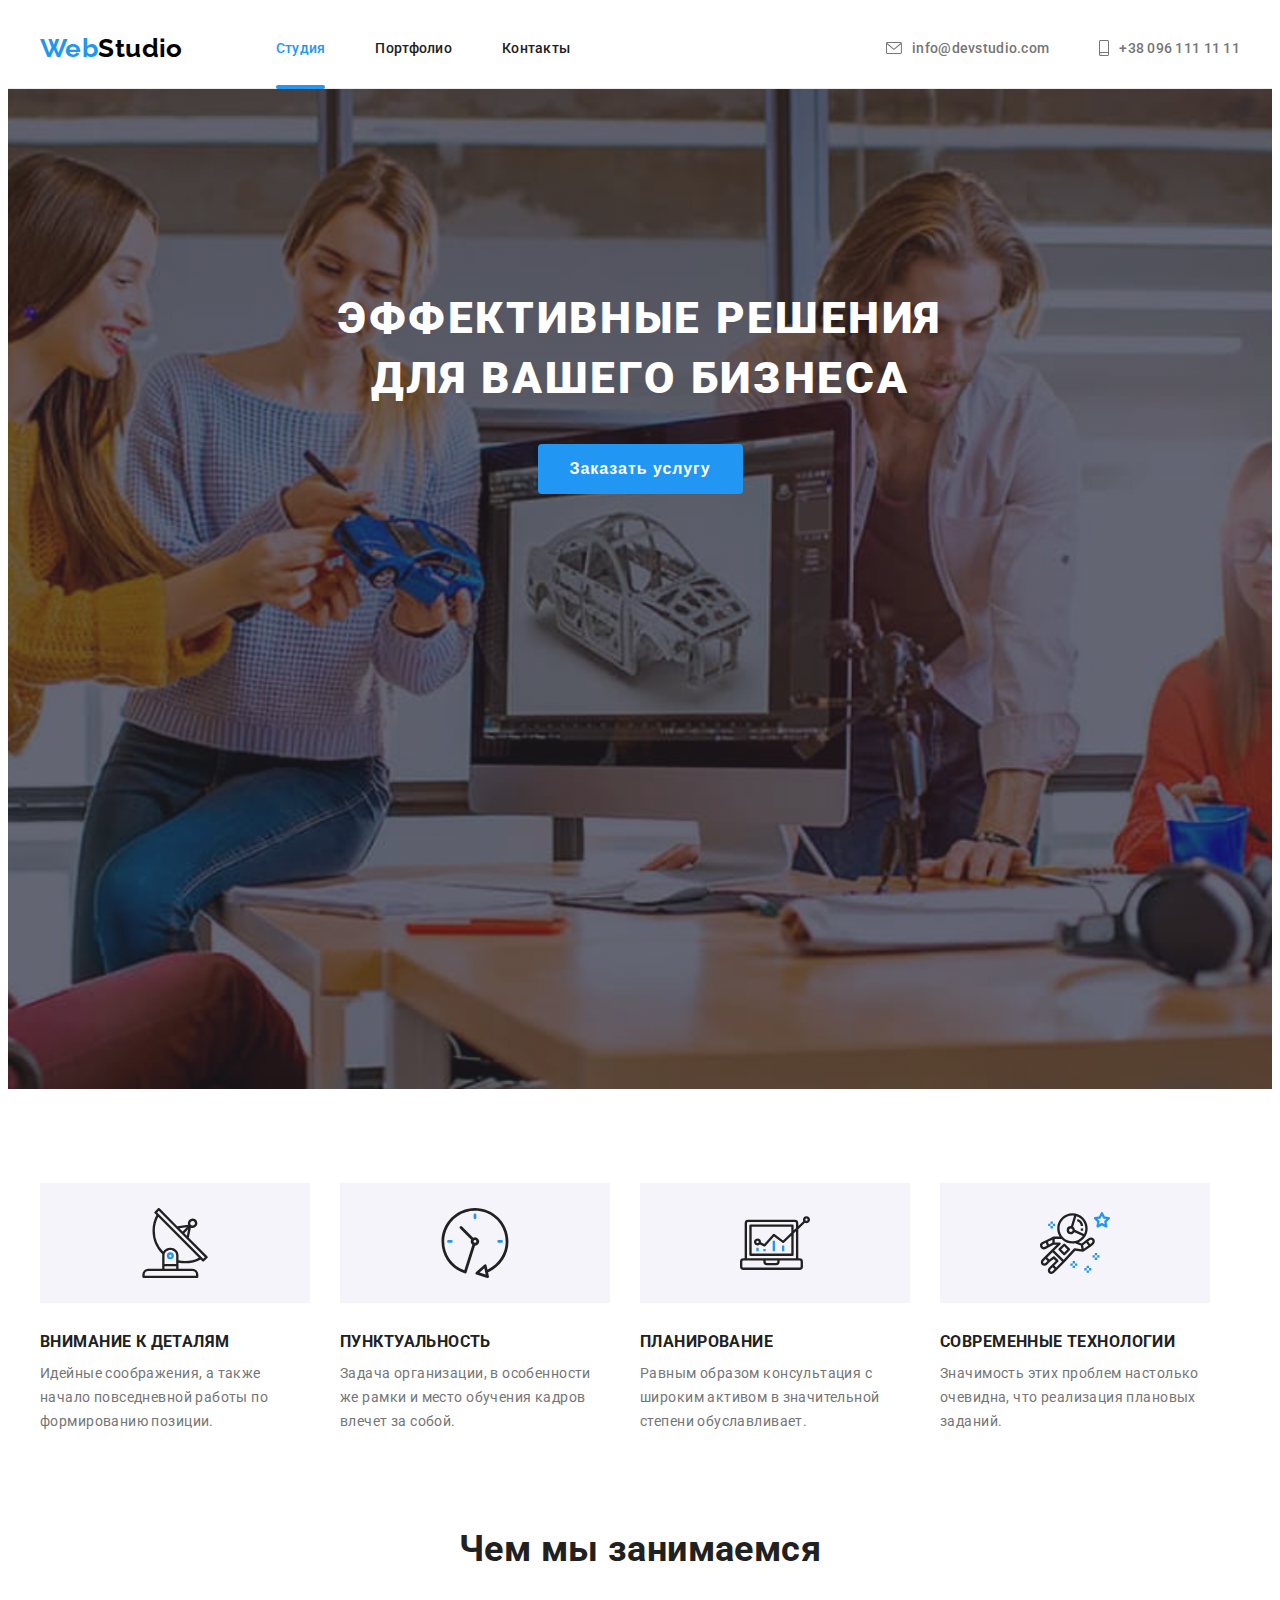
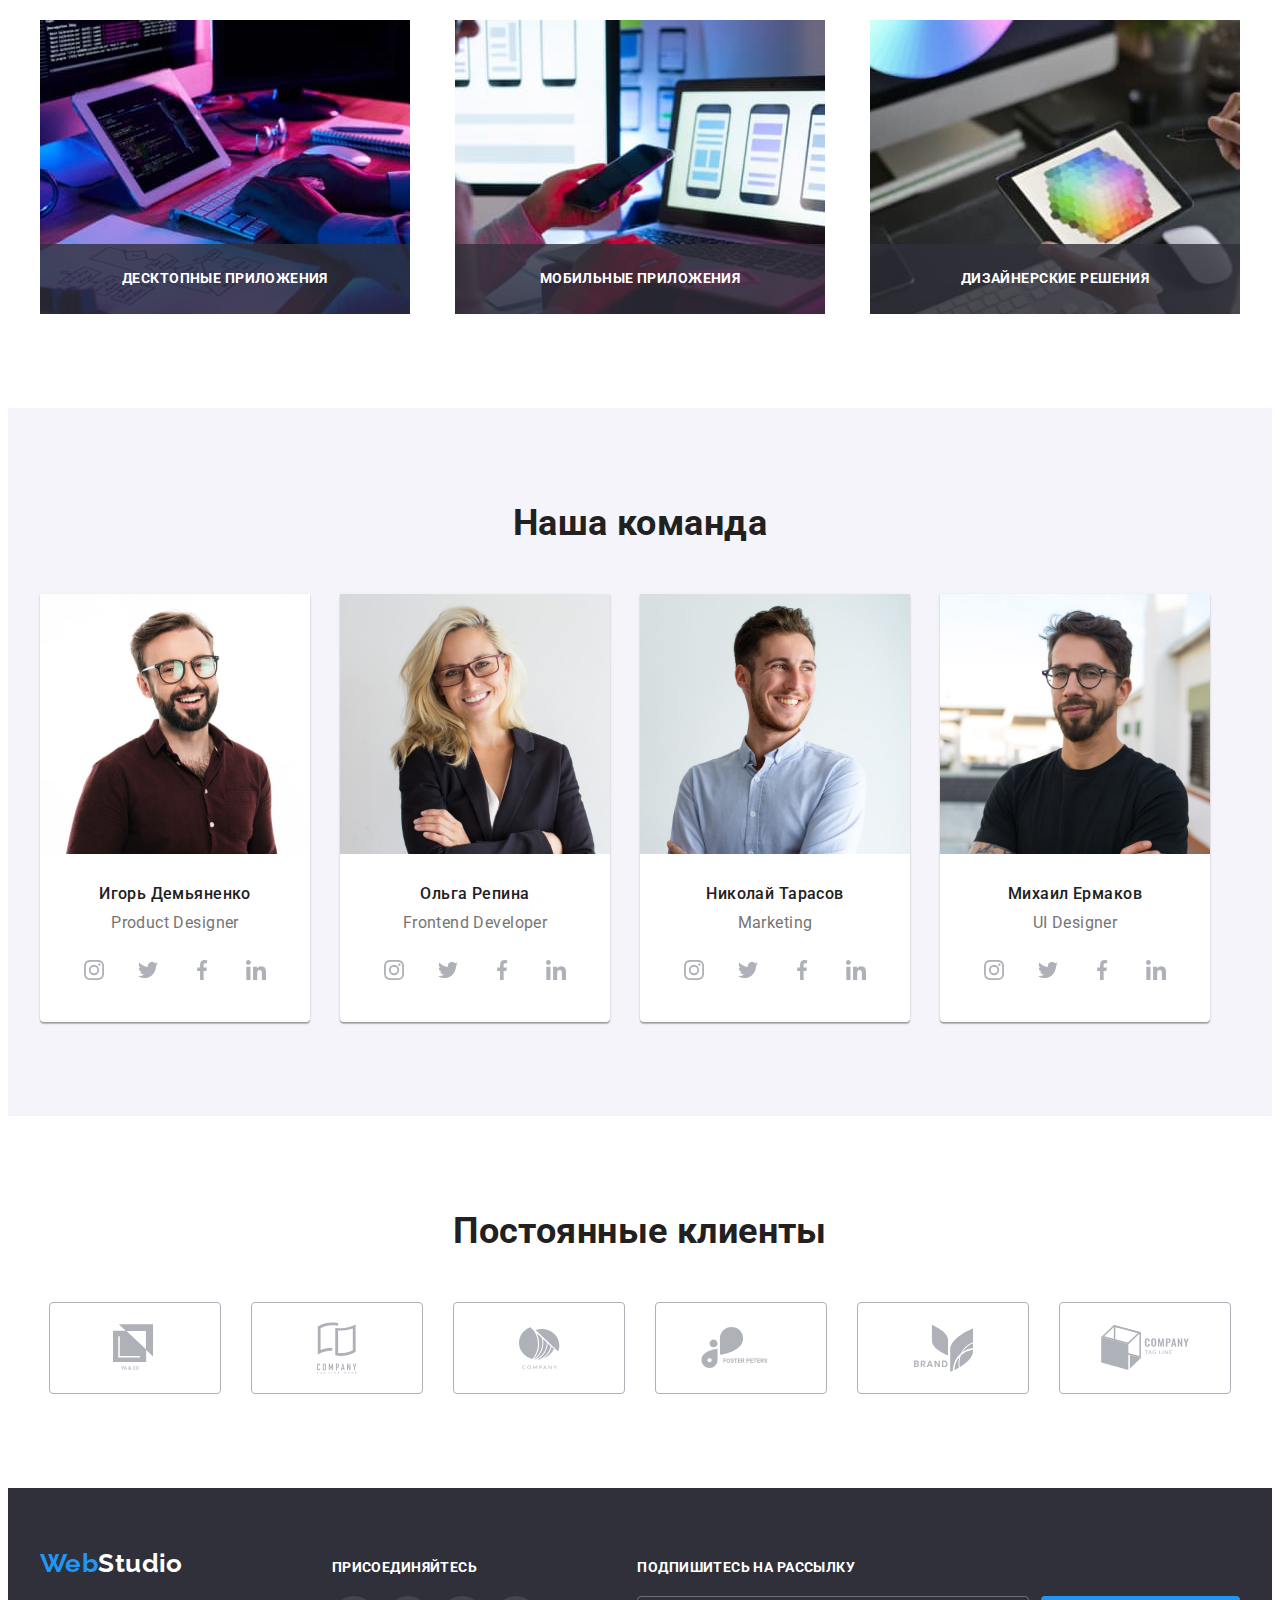
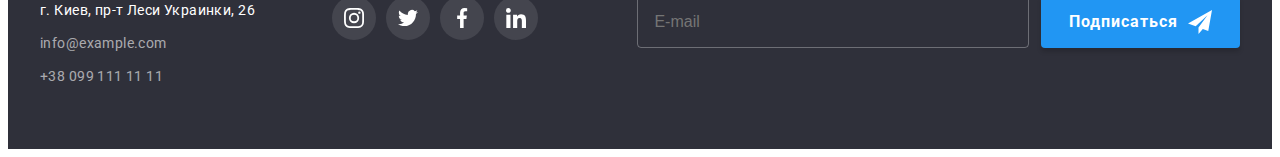
==== index.html @ 984ad816 "Добавляет BEM" ====
<!DOCTYPE html>
<html lang="ru">
  <head>
    <meta charset="UTF-8" />
    <meta name="viewport" content="width=device-width, initial-scale=1.0" />
    <title>Студия</title>
    <link rel="preconnect" href="https://fonts.gstatic.com" />
    <link
      href="https://fonts.googleapis.com/css2?family=Raleway&family=Roboto:wght@400;500;700;900&display=swap"
      rel="stylesheet"
    />
    <link
      rel="stylesheet"
      href="https://cdnjs.cloudflare.com/ajax/libs/modern-normalize/1.0.0/modern-normalize.min.css"
      integrity="sha512-ISS7cAi1PEhQ8jnbJpJZMd29NlhNj4AWYyLOSp2CE/CsHxTCu+r+t0D2yoJudVrd0/8fTVPUVDzY5Tvli75u/g=="
      crossorigin="anonymous"
    />
    <link rel="stylesheet" href="./css/style.css" />
  </head>

  <body>
    <header class="page-header">
      <div class="container page-header__cont">
        <!-- Блок навигации -->
        <nav class="page-header__nav">
          <a href="./index.html" class="logo"
            ><span class="logo--accent">Web</span>Studio</a
          >

          <ul class="site-nav list">
            <li class="site-nav__item">
              <a href="" class="site-nav__link site-nav__link--current"
                >Студия</a
              >
            </li>
            <li class="site-nav__item">
              <a href="./portfolio.html" class="site-nav__link">Портфолио</a>
            </li>
            <li class="site-nav__item">
              <a href="" class="site-nav__link">Контакты</a>
            </li>
          </ul>
        </nav>

        <ul class="adr-nav list">
          <li class="adr-nav__item">
            <a href="mailto:info@devstudio.com" class="adr-nav__link">
              <svg class="adr-nav__icon" width="16" height="12">
                <use href="./images/icons.svg#icon-envelope"></use>
              </svg>
              info@devstudio.com</a
            >
          </li>

          <li class="adr-nav__item">
            <a href="tel:+380961111111" class="adr-nav__link">
              <svg class="adr-nav__icon" width="10" height="16">
                <use href="./images/icons.svg#icon-smartphone"></use>
              </svg>
              +38 096 111 11 11</a
            >
          </li>
        </ul>
      </div>
    </header>

    <!-- Контейнер основного контента -->
    <main>
      <!-- Герой -->
      <section class="hero">
        <div class="container">
          <h1 class="hero__title">
            Эффективные решения <br />для вашего бизнеса
          </h1>
          <button
            data-modal-open
            type="button"
            class="hero__btn"
            aria-label="Order service"
          >
            Заказать услугу
          </button>
        </div>
      </section>

      <!-- Секция "Наши возможности" -->
      <section class="can">
        <div class="container">
          <h2 class="visually-hidden">Наши преимущества</h2>

          <ul class="can-set list">
            <li class="can-set__item">
              <div class="can-set__link">
                <svg width="70" height="70">
                  <use href="./images/icons.svg#icon-antenna"></use>
                </svg>
              </div>
              <h3 class="can-set__title">Внимание к деталям</h3>
              <p class="can-set__paragraph">
                Идейные соображения, а также начало повседневной работы по
                формированию позиции.
              </p>
            </li>

            <li class="can-set__item">
              <div class="can-set__link">
                <svg width="70" height="70">
                  <use href="./images/icons.svg#icon-clock"></use>
                </svg>
              </div>
              <h3 class="can-set__title">Пунктуальность</h3>
              <p class="can-set__paragraph">
                Задача организации, в особенности же рамки и место обучения
                кадров влечет за собой.
              </p>
            </li>

            <li class="can-set__item">
              <div class="can-set__link">
                <svg width="70" height="70">
                  <use href="./images/icons.svg#icon-diagram"></use>
                </svg>
              </div>
              <h3 class="can-set__title">Планирование</h3>
              <p class="can-set__paragraph">
                Равным образом консультация с широким активом в значительной
                степени обуславливает.
              </p>
            </li>

            <li class="can-set__item">
              <div class="can-set__link">
                <svg width="70" height="70">
                  <use href="./images/icons.svg#icon-astronaut"></use>
                </svg>
              </div>
              <h3 class="can-set__title">Современные технологии</h3>
              <p class="can-set__paragraph">
                Значимость этих проблем настолько очевидна, что реализация
                плановых заданий.
              </p>
            </li>
          </ul>
        </div>
      </section>

      <!-- Секция "Чем мы занимаемся" -->
      <section class="work">
        <div class="container">
          <h2 class="block-title">Чем мы занимаемся</h2>
          <ul class="work-set list">
            <li class="work-set__item">
              <div class="work-set__thumb">
                <img
                  src="./images/img1.jpg"
                  alt="Работа за компьютером"
                  width="370"
                  height="294"
                />
                <p class="work-set__paragraph">Десктопные приложения</p>
              </div>
            </li>

            <li class="work-set__item">
              <div class="work-set__thumb">
                <img
                  src="./images/img2.jpg"
                  alt="Работа на ноутбуке"
                  width="370"
                  height="294"
                />
                <p class="work-set__paragraph">Мобильные приложения</p>
              </div>
            </li>

            <li class="work-set__item">
              <div class="work-set__thumb">
                <img
                  src="./images/img3.jpg"
                  alt="Работа на ноутбуке"
                  width="370"
                  height="294"
                />
                <p class="work-set__paragraph">Дизайнерские решения</p>
              </div>
            </li>
          </ul>
        </div>
      </section>

      <!-- Секция "Наша команда" -->
      <section class="team">
        <div class="container">
          <h2 class="block-title">Наша команда</h2>

          <ul class="team-set list">
            <li class="team-set__item">
              <div class="team-set__thumb">
                <img
                  src="./images/igor.jpg"
                  alt="Игорь Демьяненко"
                  width="270"
                  height="260"
                />
              </div>

              <div class="team-set__cont">
                <h3 class="team-set__title">Игорь Демьяненко</h3>
                <p class="team-set__paragraph">Product Designer</p>

                <ul class="icons-set list">
                  <li class="icons-set__item">
                    <a href="" class="icons-set__link">
                      <svg width="20" height="20">
                        <use href="./images/icons.svg#icon-instagram"></use>
                      </svg>
                    </a>
                  </li>

                  <li class="icons-set__item">
                    <a href="" class="icons-set__link">
                      <svg width="20" height="20">
                        <use href="./images/icons.svg#icon-twitter"></use>
                      </svg>
                    </a>
                  </li>

                  <li class="icons-set__item">
                    <a href="" class="icons-set__link">
                      <svg width="20" height="20">
                        <use href="./images/icons.svg#icon-facebook"></use>
                      </svg>
                    </a>
                  </li>

                  <li class="icons-set__item">
                    <a href="" class="icons-set__link">
                      <svg width="20" height="20">
                        <use href="./images/icons.svg#icon-linkedin"></use>
                      </svg>
                    </a>
                  </li>
                </ul>
              </div>
            </li>

            <li class="team-set__item">
              <div class="team-set__thumb">
                <img
                  src="./images/olga.jpg"
                  alt="Ольга Репина"
                  width="270"
                  height="260"
                />
              </div>

              <div class="team-set__cont">
                <h3 class="team-set__title">Ольга Репина</h3>
                <p class="team-set__paragraph">Frontend Developer</p>

                <ul class="icons-set list">
                  <li class="icons-set__item">
                    <a href="" class="icons-set__link">
                      <svg width="20" height="20">
                        <use href="./images/icons.svg#icon-instagram"></use>
                      </svg>
                    </a>
                  </li>

                  <li class="icons-set__item">
                    <a href="" class="icons-set__link">
                      <svg width="20" height="20">
                        <use href="./images/icons.svg#icon-twitter"></use>
                      </svg>
                    </a>
                  </li>

                  <li class="icons-set__item">
                    <a href="" class="icons-set__link">
                      <svg width="20" height="20">
                        <use href="./images/icons.svg#icon-facebook"></use>
                      </svg>
                    </a>
                  </li>

                  <li class="icons-set__item">
                    <a href="" class="icons-set__link">
                      <svg width="20" height="20">
                        <use href="./images/icons.svg#icon-linkedin"></use>
                      </svg>
                    </a>
                  </li>
                </ul>
              </div>
            </li>

            <li class="team-set__item">
              <div class="team-set__thumb">
                <img
                  src="./images/nikolay.jpg"
                  alt="Николай Тарасов"
                  width="270"
                  height="260"
                />
              </div>

              <div class="team-set__cont">
                <h3 class="team-set__title">Николай Тарасов</h3>
                <p class="team-set__paragraph">Marketing</p>

                <ul class="icons-set list">
                  <li class="icons-set__item">
                    <a href="" class="icons-set__link">
                      <svg width="20" height="20">
                        <use href="./images/icons.svg#icon-instagram"></use>
                      </svg>
                    </a>
                  </li>

                  <li class="icons-set__item">
                    <a href="" class="icons-set__link">
                      <svg width="20" height="20">
                        <use href="./images/icons.svg#icon-twitter"></use>
                      </svg>
                    </a>
                  </li>

                  <li class="icons-set__item">
                    <a href="" class="icons-set__link">
                      <svg width="20" height="20">
                        <use href="./images/icons.svg#icon-facebook"></use>
                      </svg>
                    </a>
                  </li>

                  <li class="icons-set__item">
                    <a href="" class="icons-set__link">
                      <svg width="20" height="20">
                        <use href="./images/icons.svg#icon-linkedin"></use>
                      </svg>
                    </a>
                  </li>
                </ul>
              </div>
            </li>

            <li class="team-set__item">
              <div class="team-set__thumb">
                <img
                  src="./images/mihail.jpg"
                  alt="Михаил Ермаков"
                  width="270"
                  height="260"
                />
              </div>

              <div class="team-set__cont">
                <h3 class="team-set__title">Михаил Ермаков</h3>
                <p class="team-set__paragraph">UI Designer</p>

                <ul class="icons-set list">
                  <li class="icons-set__item">
                    <a href="" class="icons-set__link">
                      <svg width="20" height="20">
                        <use href="./images/icons.svg#icon-instagram"></use>
                      </svg>
                    </a>
                  </li>

                  <li class="icons-set__item">
                    <a href="" class="icons-set__link">
                      <svg width="20" height="20">
                        <use href="./images/icons.svg#icon-twitter"></use>
                      </svg>
                    </a>
                  </li>

                  <li class="icons-set__item">
                    <a href="" class="icons-set__link">
                      <svg width="20" height="20">
                        <use href="./images/icons.svg#icon-facebook"></use>
                      </svg>
                    </a>
                  </li>

                  <li class="icons-set__item">
                    <a href="" class="icons-set__link">
                      <svg width="20" height="20">
                        <use href="./images/icons.svg#icon-linkedin"></use>
                      </svg>
                    </a>
                  </li>
                </ul>
              </div>
            </li>
          </ul>
        </div>
      </section>

      <section class="clients">
        <div class="container">
          <h2 class="block-title">Постоянные клиенты</h2>

          <ul class="client-set list">
            <li class="client-set__item">
              <a href="" class="client-set__link">
                <svg width="44.27" height="49.23">
                  <use href="./images/icons.svg#icon-client1"></use>
                </svg>
              </a>
            </li>

            <li class="client-set__item">
              <a href="" class="client-set__link">
                <svg width="40" height="52">
                  <use href="./images/icons.svg#icon-client2"></use>
                </svg>
              </a>
            </li>

            <li class="client-set__item">
              <a href="" class="client-set__link">
                <svg width="41" height="42.8">
                  <use href="./images/icons.svg#icon-client3"></use>
                </svg>
              </a>
            </li>

            <li class="client-set__item">
              <a href="" class="client-set__link">
                <svg width="79.66" height="42.02">
                  <use href="./images/icons.svg#icon-client4"></use>
                </svg>
              </a>
            </li>

            <li class="client-set__item">
              <a href="" class="client-set__link">
                <svg width="59" height="47">
                  <use href="./images/icons.svg#icon-client5"></use>
                </svg>
              </a>
            </li>

            <li class="client-set__item">
              <a href="" class="client-set__link">
                <svg width="88.48" height="45.44">
                  <use href="./images/icons.svg#icon-client6"></use>
                </svg>
              </a>
            </li>
          </ul>
        </div>
      </section>
    </main>

    <!-- Подвал -->
    <footer class="page-footer">
      <div class="container page-footer__adr">
        <div>
          <a href="./index.html" class="logo page-footer__logo"
            ><span class="logo--accent">Web</span>Studio</a
          >

          <address class="address">
            <p class="address__paragraph">г. Киев, пр-т Леси Украинки, 26</p>
            <ul class="list">
              <li class="address__item">
                <a href="mailto:info@example.com" class="address__link"
                  >info@example.com</a
                >
              </li>
              <li class="address__item">
                <a href="tel:+380991111111" class="address__link"
                  >+38 099 111 11 11</a
                >
              </li>
            </ul>
          </address>
        </div>

        <div class="connect">
          <p class="connect__name">Присоединяйтесь</p>

          <ul class="icons-set list">
            <li class="icons-set__item">
              <a href="" class="icons-set__connect-link">
                <svg width="20" height="20">
                  <use href="./images/icons.svg#icon-instagram"></use>
                </svg>
              </a>
            </li>

            <li class="icons-set__item">
              <a href="" class="icons-set__connect-link">
                <svg width="20" height="20">
                  <use href="./images/icons.svg#icon-twitter"></use>
                </svg>
              </a>
            </li>

            <li class="icons-set__item">
              <a href="" class="icons-set__connect-link">
                <svg width="20" height="20">
                  <use href="./images/icons.svg#icon-facebook"></use>
                </svg>
              </a>
            </li>

            <li class="icons-set__item">
              <a href="" class="icons-set__connect-link">
                <svg width="20" height="20">
                  <use href="./images/icons.svg#icon-linkedin"></use>
                </svg>
              </a>
            </li>
          </ul>
        </div>

        <form class="foot-form">
          <b class="foot-form__appeal">Подпишитесь на рассылку</b>
          <div class="foot-form__box">
            <input
              class="foot-form__input"
              type="email"
              name="email"
              placeholder="E-mail"
            />
            <button class="foot-form__btn" type="submit" aria-label="Subscribe">
              Подписаться
              <svg class="foot-form__svg" width="24" height="24">
                <use href="./images/icons.svg#icon-send"></use>
              </svg>
            </button>
          </div>
        </form>
      </div>
    </footer>

    <div data-modal class="backdrop backdrop--hidden">
      <div class="modal">
        <button
          class="modal__close-btn"
          data-modal-close
          type="button"
          aria-label="Close button"
        >
          <svg width="18" height="18">
            <use href="./images/icons.svg#icon-close"></use>
          </svg>
        </button>

        <form class="form" autocomplete="off">
          <p class="form__paragraph">Оставьте свои данные, мы Вам перезвоним</p>
          <label class="form__field">
            <span class="form__name">Имя</span>
            <div class="form__box">
              <input class="form__input" type="text" name="name" />
              <svg class="form__svg" width="18" height="18">
                <use href="./images/icons.svg#icon-person"></use>
              </svg>
            </div>
          </label>

          <label class="form__field">
            <span class="form__name">Телефон</span>
            <div class="form__box">
              <input class="form__input" type="tel" name="tel" />
              <svg class="form__svg" width="18" height="18">
                <use href="./images/icons.svg#icon-phone"></use>
              </svg>
            </div>
          </label>

          <label class="form__field">
            <span class="form__name">Почта</span>
            <div class="form__box">
              <input class="form__input" type="email" name="mail" />
              <svg class="form__svg" width="18" height="18">
                <use href="./images/icons.svg#icon-email"></use>
              </svg>
            </div>
          </label>

          <label class="form__field">
            <span class="form__name">Комментарий</span>
            <textarea
              class="form__textarea"
              name="comment"
              rows="10"
              placeholder="Введите текст"
            ></textarea>
          </label>

          <label class="form__policy">
            <input class="form__checkbox" type="checkbox" name="policy" />
            <span class="form__agreement"
              >Соглашаюсь с рассылкой и принимаю&nbsp;
              <a class="form__agreement-link" href="">Условия договора</a></span
            >
          </label>

          <button class="modal__btn" type="submit" aria-label="Send">
            Отправить
          </button>
        </form>
      </div>
    </div>
    <script src="./js/modal.js"></script>
  </body>
</html>
---- css/style.css ----
:root {
  --primary-text-color: #212121;
  --secondary-text-color: #757575;
  --accent-color: #2196f3;
  --btn-hover-color: #188ce8;
  --white-color: #ffffff;
  --black-color: #000000;
  --secondary-bg-color: #2f303a;
  --button-bg-color: #f5f4fa;
  --address-color: rgba(255, 255, 255, 0.6);
  --footlink-bg-color: rgba(255, 255, 255, 0.1);
  --header-border: #ececec;
  --portfolio-card: #eeeeee;
  --clients-networks-color: #afb1b8;
  --box-team-shadow: 0px 1px 3px rgba(0, 0, 0, 0.12),
    0px 1px 1px rgba(0, 0, 0, 0.14), 0px 2px 1px rgba(0, 0, 0, 0.2);
  --btn-shadow: 0px 3px 1px rgba(0, 0, 0, 0.1), 0px 1px 2px rgba(0, 0, 0, 0.08),
    0px 2px 2px rgba(0, 0, 0, 0.12);
  --card-shadow: 0px 1px 1px rgba(0, 0, 0, 0.12),
    0px 4px 4px rgba(0, 0, 0, 0.06), 1px 4px 6px rgba(0, 0, 0, 0.16);
  --hero-gradient: rgba(47, 48, 58, 0.4);
}

body {
  background-color: var(--white-color);
  color: var(--primary-text-color);
  font-family: Roboto, sans-serif;
  font-size: 14px;
  letter-spacing: 0.03em;
}

a {
  text-decoration: none;
}

img {
  display: block;
  max-width: 100%;
  height: auto;
}

.list {
  margin: 0;
  padding: 0;
  list-style: none;
}

.visually-hidden {
  position: absolute;
  width: 1px;
  height: 1px;
  margin: -1px;
  border: 0;
  padding: 0;

  white-space: nowrap;
  clip-path: inset(100%);
  clip: rect(0 0 0 0);
  overflow: hidden;
}

.container {
  width: 1200px;
  margin-left: auto;
  margin-right: auto;
  padding-left: 15px;
  padding-right: 15px;
  /* outline: 2px solid red; */
}

/* Хедер */
.page-header {
  display: flex;
  align-items: center;
  min-height: 80px;
  border-bottom: 1px solid var(--header-border);
  /* background-color: var(--white-color); */
}

.page-header__cont,
.page-header__nav {
  display: flex;
  align-items: center;
}

/* Лого */
.logo {
  color: var(--black-color);
  font-family: Raleway, sans-serif;
  font-weight: 700;
  font-size: 26px;
  line-height: 1.19;
}

.logo--accent {
  color: var(--accent-color);
}

/* Страницы сайта */
.site-nav {
  display: flex;
  margin-left: 93px;
}

/* .site-nav > .item + .item {
  margin-left: 50px;
} */

.site-nav__item:not(:last-child) {
  margin-right: 50px;
}

.site-nav__link {
  position: relative;
  padding-top: 32px;
  padding-bottom: 32px;
  color: var(--primary-text-color);
  font-weight: 500;
  line-height: 1.15;
  letter-spacing: 0.02em;

  transition: color 250ms cubic-bezier(0.4, 0, 0.2, 1);
}

.site-nav__link:hover,
.site-nav__link:focus,
.adr-nav__link:hover,
.adr-nav__link:focus,
.site-nav__link--current {
  color: var(--accent-color);
}

.site-nav__link--current::after {
  position: absolute;
  bottom: -1px;
  left: 0;
  width: 100%;
  content: '';
  height: 4px;
  background-color: var(--accent-color);
  border-radius: 2px;
}

.adr-nav {
  display: flex;
  margin-left: auto;
}

.adr-nav__item:not(:last-child) {
  margin-right: 50px;
}

.adr-nav__link {
  display: flex;
  align-items: center;
  padding-top: 32px;
  padding-bottom: 32px;

  color: var(--secondary-text-color);
  font-weight: 500;
  line-height: 1.15;
  letter-spacing: 0.02em;
  white-space: nowrap;

  transition: color 250ms cubic-bezier(0.4, 0, 0.2, 1);
}

.adr-nav__icon {
  margin-right: 10px;
  fill: currentColor;
}

/* Герой */
.hero {
  max-width: 1600px;
  height: 600px;
  margin-left: auto;
  margin-right: auto;
  padding-top: 200px;
  padding-bottom: 200px;
  text-align: center;

  background-image: linear-gradient(var(--hero-gradient), var(--hero-gradient)),
    url(../images/hero.jpg);
  background-color: var(--secondary-bg-color);
  background-repeat: no-repeat;
  background-position: center;
  background-size: cover;
}

.hero__title {
  margin-top: 0;
  margin-bottom: 35px;

  color: var(--white-color);
  font-weight: 900;
  font-size: 44px;
  line-height: 1.36;
  letter-spacing: 0.06em;
  text-transform: uppercase;
}

.hero__btn {
  padding: 10px 32px;
  border: none;
  border-radius: 4px;

  color: var(--white-color);
  background-color: var(--accent-color);
  font-weight: 700;
  font-size: 16px;
  line-height: 1.87;
  letter-spacing: 0.06em;
  cursor: pointer;

  transition: background-color 250ms cubic-bezier(0.4, 0, 0.2, 1);
}

.hero-section__btn:hover {
  background-color: var(--btn-hover-color);
}

/* Наши возможности */
.can {
  padding-top: 94px;
  padding-bottom: 94px;
}

.can-set {
  display: flex;
}

.can-set__item {
  width: 270px;
}

.can-set__item:not(:last-child) {
  margin-right: 30px;
}

.can-set__link {
  display: flex;
  justify-content: center;
  align-items: center;
  width: 270px;
  height: 120px;
  margin-bottom: 30px;
  background-color: var(--button-bg-color);
}

.can-set__title {
  margin-top: 0;
  margin-bottom: 10px;

  font-weight: 700;
  line-height: 1.15;
  text-transform: uppercase;
}

.can-set__paragraph {
  margin: 0;

  color: var(--secondary-text-color);
  font-weight: 400;
  line-height: 1.71;
}

/* Чем мы занимаемся */
.work {
  padding-bottom: 94px;
}

.work-set {
  display: flex;
  justify-content: space-between;
}

.work-set__item:not(:last-child) {
  margin-right: 30px;
}

.block-title {
  margin-top: 0;
  margin-bottom: 50px;

  font-weight: 700;
  font-size: 36px;
  line-height: 1.17;
  text-align: center;
}

.work-set__thumb {
  position: relative;
}

.work-set__paragraph {
  position: absolute;
  bottom: 0;
  width: 100%;

  margin: 0;
  padding-top: 27px;
  padding-bottom: 27px;

  color: var(--white-color);
  background-color: rgba(47, 48, 58, 0.8);
  font-weight: 700;
  font-size: 14px;
  line-height: 1.14;
  text-align: center;
  text-transform: uppercase;
}

/* Наша команда */
.team {
  padding-top: 94px;
  padding-bottom: 94px;

  background-color: var(--button-bg-color);
}

.team-set {
  display: flex;
}

.team-set__item {
  border-radius: 0px 0px 4px 4px;
  overflow: hidden;
  box-shadow: var(--box-team-shadow);
  background-color: var(--white-color);
}

.team-set__item:not(:last-child) {
  margin-right: 30px;
}

.team-set__cont {
  padding: 30px 32px;
}

.team-set__title {
  margin-top: 0;
  margin-bottom: 10px;

  font-weight: 500;
  font-size: 16px;
  line-height: 1.19;
  text-align: center;
}

.team-set__paragraph {
  margin-top: 0;
  margin-bottom: 16px;

  color: var(--secondary-text-color);
  font-weight: 400;
  font-size: 16px;
  line-height: 1.19;
  text-align: center;
}

.icons-set {
  display: flex;
  justify-content: center;
}

.icons-set__item:not(:last-child) {
  margin-right: 10px;
}

.icons-set__link,
.icons-set__connect-link {
  display: flex;
  justify-content: center;
  align-items: center;
  width: 44px;
  height: 44px;
  border-radius: 50%;
}

.icons-set__link {
  background-color: var(--white-color);
  fill: var(--clients-networks-color);

  transition: background-color 250ms cubic-bezier(0.4, 0, 0.2, 1),
    fill 250ms cubic-bezier(0.4, 0, 0.2, 1);
}

.icons-set__link:hover,
.icons-set__link:focus {
  background-color: var(--accent-color);
  fill: var(--white-color);
}

/* Секция "Постоянные клиенты" */
.clients {
  padding-top: 94px;
  padding-bottom: 94px;
}

.client-set {
  display: flex;
  justify-content: center;
}

.client-set__item:not(:last-child) {
  margin-right: 30px;
}

.client-set__link {
  display: flex;
  justify-content: center;
  align-items: center;
  width: 170px;
  height: 90px;
  border: 1px solid var(--clients-networks-color);
  border-radius: 4px;
  fill: var(--clients-networks-color);

  transition: border-color 250ms cubic-bezier(0.4, 0, 0.2, 1),
    fill 250ms cubic-bezier(0.4, 0, 0.2, 1);
}

.client-set__link:hover,
.client-set__link:focus {
  border-color: var(--accent-color);
  fill: var(--accent-color);
}

/* Подвал */
.page-footer {
  padding-top: 60px;
  padding-bottom: 60px;

  background-color: var(--secondary-bg-color);
}

.page-footer__adr {
  display: flex;
  align-items: baseline;
  justify-content: space-between;
}

.page-footer__logo {
  display: inline-block;
  margin-bottom: 20px;

  color: var(--white-color);
}

.address {
  color: var(--white-color);
  font-style: normal;
  font-weight: 400;
  line-height: 1.71;
}

.address__paragraph {
  margin-top: 0px;
  margin-bottom: 9px;
}

.address__item:not(:last-child) {
  margin-bottom: 9px;
}

.address__link {
  color: var(--address-color);

  transition: color 250ms cubic-bezier(0.4, 0, 0.2, 1);
}

.address__link:hover,
.address__link:focus {
  color: var(--accent-color);
}

.connect {
  margin-left: 70px;
}

.connect__name {
  margin-top: 0;
  margin-bottom: 20px;

  color: var(--white-color);
  font-weight: 700;
  font-size: 14px;
  line-height: 1.14;
  text-transform: uppercase;
}

.icons-set__connect-link {
  background-color: var(--footlink-bg-color);
  fill: var(--white-color);

  transition: background-color 250ms cubic-bezier(0.4, 0, 0.2, 1);
}

.icons-set__connect-link:hover,
.icons-set__connect-link:focus {
  background-color: var(--accent-color);
}

.foot-form {
  margin-left: 93px;
}

.foot-form__appeal {
  color: var(--white-color);
  font-weight: 700;
  font-size: 14px;
  line-height: 1.17;
  text-transform: uppercase;
}

.foot-form__box {
  display: flex;
  margin-top: 20px;
}

.foot-form__input {
  display: block;
  width: 358px;
  padding: 15px 16px;
  border: 1px solid rgba(255, 255, 255, 0.3);
  border-radius: 4px;

  background-color: transparent;
  color: var(--white-color);
  font-weight: 400;
  font-size: 16px;
  line-height: 1.25;
}

.foot-form__btn {
  display: flex;
  margin-left: 12px;

  align-items: center;
  padding: 10px 28px;
  border: none;
  border-radius: 4px;

  box-shadow: 0px 4px 4px rgba(0, 0, 0, 0.15);
  color: var(--white-color);
  background-color: var(--accent-color);
  font-family: inherit;
  font-weight: 700;
  font-size: 16px;
  line-height: 1.87;
  letter-spacing: 0.06em;
  cursor: pointer;

  transition: background-color 250ms cubic-bezier(0.4, 0, 0.2, 1);
}

.foot-form__btn:hover {
  background-color: var(--btn-hover-color);
}

.foot-form__svg {
  margin-left: 10px;
  fill: var(--white-color);
}

/* Страница "Портфолио" */
.card-section {
  padding-top: 94px;
  padding-bottom: 94px;
}

.button-set {
  display: flex;
  justify-content: center;
  margin-bottom: 50px;
}

.button-set__item:not(:last-child) {
  margin-right: 8px;
}

.button-set__btn {
  padding: 6px 22px;
  border: none;
  border-radius: 4px;

  color: var(--primary-text-color);
  background-color: var(--button-bg-color);
  font-family: inherit;
  font-weight: 500;
  font-size: 16px;
  line-height: 1.62;
  cursor: pointer;

  transition: color 250ms cubic-bezier(0.4, 0, 0.2, 1),
    background-color 250ms cubic-bezier(0.4, 0, 0.2, 1),
    box-shadow 250ms cubic-bezier(0.4, 0, 0.2, 1);
}

.button-set__btn:hover,
.button-set__btn:focus {
  color: var(--white-color);
  background-color: var(--accent-color);
  box-shadow: var(--btn-shadow);
}

.card-set {
  --card-set-gap: 30px;
  display: flex;
  flex-wrap: wrap;
  margin-left: calc(-1 * var(--card-set-gap));
  margin-top: calc(-1 * var(--card-set-gap));
}

.card-set__item {
  /* flex-basis: calc(100% / 3 - var(--card-set-gap)); */
  margin-left: var(--card-set-gap);
  margin-top: var(--card-set-gap);

  transition: box-shadow 250ms cubic-bezier(0.4, 0, 0.2, 1);
}

.product {
  display: block;
}

.product:hover,
.product:focus {
  box-shadow: var(--card-shadow);
}

.product__thumb {
  position: relative;
  overflow: hidden;
}

.product__overley {
  position: absolute;
  top: 0;
  left: 0;

  width: 100%;
  height: 100%;
  background-color: rgba(33, 150, 243, 0.9);

  opacity: 0;
  transform: translateY(100%);
  transition: transform 250ms cubic-bezier(0.4, 0, 0.2, 1),
    opacity 250ms cubic-bezier(0.4, 0, 0.2, 1);
}

.product__paragraph {
  margin: 0;
  padding: 63px 24px;

  color: var(--white-color);
  font-weight: 400;
  font-size: 18px;
  line-height: 1.55;
}

.product:hover .product__overley,
.product:focus .product__overley {
  transform: translateY(0);
  opacity: 1;
}

.product__cont {
  padding: 20px 24px;
  border-right: 1px solid var(--portfolio-card);
  border-left: 1px solid var(--portfolio-card);
  border-bottom: 1px solid var(--portfolio-card);
}

.product__name {
  margin-top: 0;
  margin-bottom: 4px;

  color: var(--primary-text-color);
  font-weight: 700;
  font-size: 18px;
  line-height: 2;
  letter-spacing: 0.06em;
}

.product__description {
  margin: 0;

  color: var(--secondary-text-color);
  font-weight: 400;
  font-size: 16px;
  line-height: 1.87;
}

.backdrop {
  position: fixed;
  top: 0;
  left: 0%;
  width: 100%;
  height: 100%;

  background-color: rgba(0, 0, 0, 0.5);

  visibility: visible;
  opacity: 1;
  transition: opacity 250ms cubic-bezier(0.4, 0, 0.2, 1),
    visibility 250ms cubic-bezier(0.4, 0, 0.2, 1);
}

.backdrop--hidden {
  visibility: hidden;
  opacity: 0;
  pointer-events: none;
}

.backdrop--hidden .modal {
  transform: translate(-50%, -50%) scale(0.5);
}

.modal {
  position: absolute;
  top: 50%;
  left: 50%;

  padding: 40px;
  min-width: 528px;
  min-height: 581px;

  background-color: var(--white-color);

  transform: translate(-50%, -50%) scale(1);
  transition: transform 250ms cubic-bezier(0.4, 0, 0.2, 1);
}

.modal__close-btn {
  position: absolute;
  top: 8px;
  right: 8px;
  display: block;
  margin: 0;
  padding: 0;
  width: 30px;
  height: 30px;
  border-radius: 50%;
  border: 1px solid rgba(0, 0, 0, 0.1);
  cursor: pointer;

  background-color: var(--white-color);
  fill: var(--black-color);

  transition: fill 250ms cubic-bezier(0.4, 0, 0.2, 1);
}

.modal__close-btn:hover,
.modal__close-btn:focus {
  fill: var(--accent-color);
}

.form {
  width: 448px;
  margin-left: auto;
  margin-right: auto;
}

.form__paragraph {
  margin: 0;
  margin-bottom: 12px;

  color: var(--primary-text-color);
  font-weight: 700;
  font-size: 20px;
  line-height: 1.15;
  text-align: center;
}

.form__field {
  display: flex;
  flex-direction: column;
  margin-top: 10px;
}

.form__name {
  margin-bottom: 4px;

  color: var(--secondary-text-color);
  font-weight: 400;
  font-size: 12px;
  line-height: 1.17;
  letter-spacing: 0.01em;
}

.form__input {
  width: 100%;
  padding: 11px 42px;
  border: 1px solid rgba(33, 33, 33, 0.2);
  border-radius: 4px;
  transition: border-color 250ms cubic-bezier(0.4, 0, 0.2, 1);
}

.form__box {
  position: relative;
}

.form__svg {
  position: absolute;
  top: 50%;
  left: 12px;
  fill: var(--primary-text-color);
  transform: translateY(-50%);
  transition: fill 250ms cubic-bezier(0.4, 0, 0.2, 1);
}

.form__field:hover .form__input,
.form__field:hover .form__textarea {
  border-color: var(--accent-color);
  cursor: pointer;
}

.form__field:focus-within .form__input,
.form__field:focus-within .form__textarea {
  border-color: var(--accent-color);
  outline: none;
  cursor: text;
}

.form__field:focus-within .form__svg,
.form__field:hover .form__svg {
  fill: var(--accent-color);
}

.form__textarea {
  resize: none;
  padding: 16px;
  border: 1px solid rgba(33, 33, 33, 0.2);
  border-radius: 4px;
  transition: border-color 250ms cubic-bezier(0.4, 0, 0.2, 1);
}

.form__textarea::placeholder {
  color: rgba(117, 117, 117, 0.5);
  font-weight: 400;
  font-size: 12px;
  line-height: 14px;
  letter-spacing: 0.01em;
}

.form__policy {
  display: flex;
  align-items: center;
  justify-content: center;
  margin-top: 20px;
  width: 100%;
}

.form__agreement {
  display: flex;
  align-items: center;
  color: var(--secondary-text-color);
  font-weight: 400;
  font-size: 14px;
  line-height: 1.71;
  letter-spacing: 0.03em;
}

.form__checkbox {
  position: absolute;
  width: 1px;
  height: 1px;
  margin: -1px;
  border: 0;
  padding: 0;

  white-space: nowrap;
  clip-path: inset(100%);
  clip: rect(0 0 0 0);
  overflow: hidden;
}

.form__agreement::before {
  content: '';
  display: block;
  margin-right: 10px;
  width: 16px;
  height: 15px;
  border: 2px solid var(--primary-text-color);
  border-radius: 2px;
}

.form__checkbox:checked + .form__agreement::before {
  border-color: var(--accent-color);
  background-color: var(--accent-color);
  background-image: url(../images/icon-check.svg);
  background-size: contain;
  background-origin: border-box;
}

.form__agreement-link {
  color: var(--accent-color);
  font-weight: 400;
  font-size: 14px;
  line-height: 1.71;
  letter-spacing: 0.03em;
  text-decoration: underline;
}

.modal__btn {
  display: block;
  margin-top: 30px;
  margin-left: auto;
  margin-right: auto;
  padding: 10px 55px;
  border: none;
  border-radius: 4px;

  box-shadow: 0px 4px 4px rgba(0, 0, 0, 0.15);
  color: var(--white-color);
  background-color: var(--accent-color);
  font-family: inherit;
  font-weight: 700;
  font-size: 16px;
  line-height: 1.87;
  letter-spacing: 0.06em;
  cursor: pointer;

  transition: background-color 250ms cubic-bezier(0.4, 0, 0.2, 1);
}

.modal__btn:hover {
  background-color: var(--btn-hover-color);
}
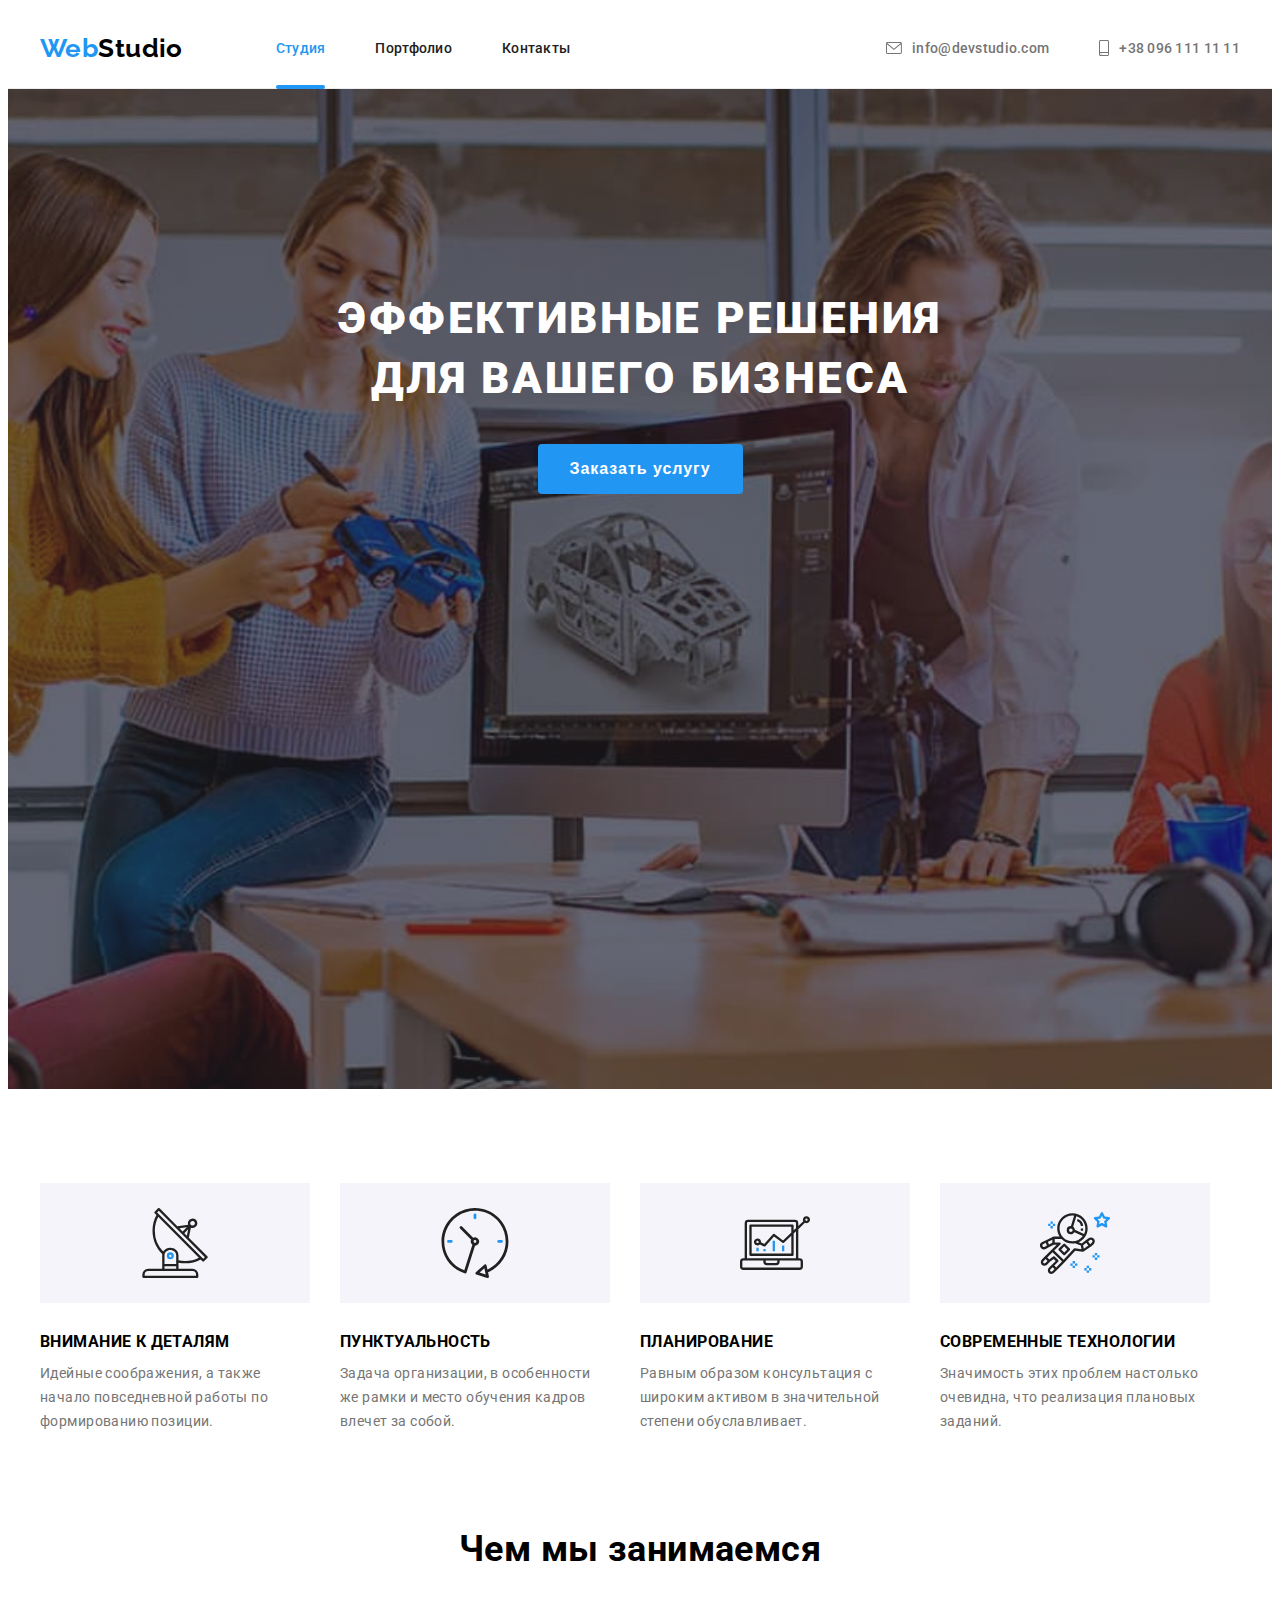
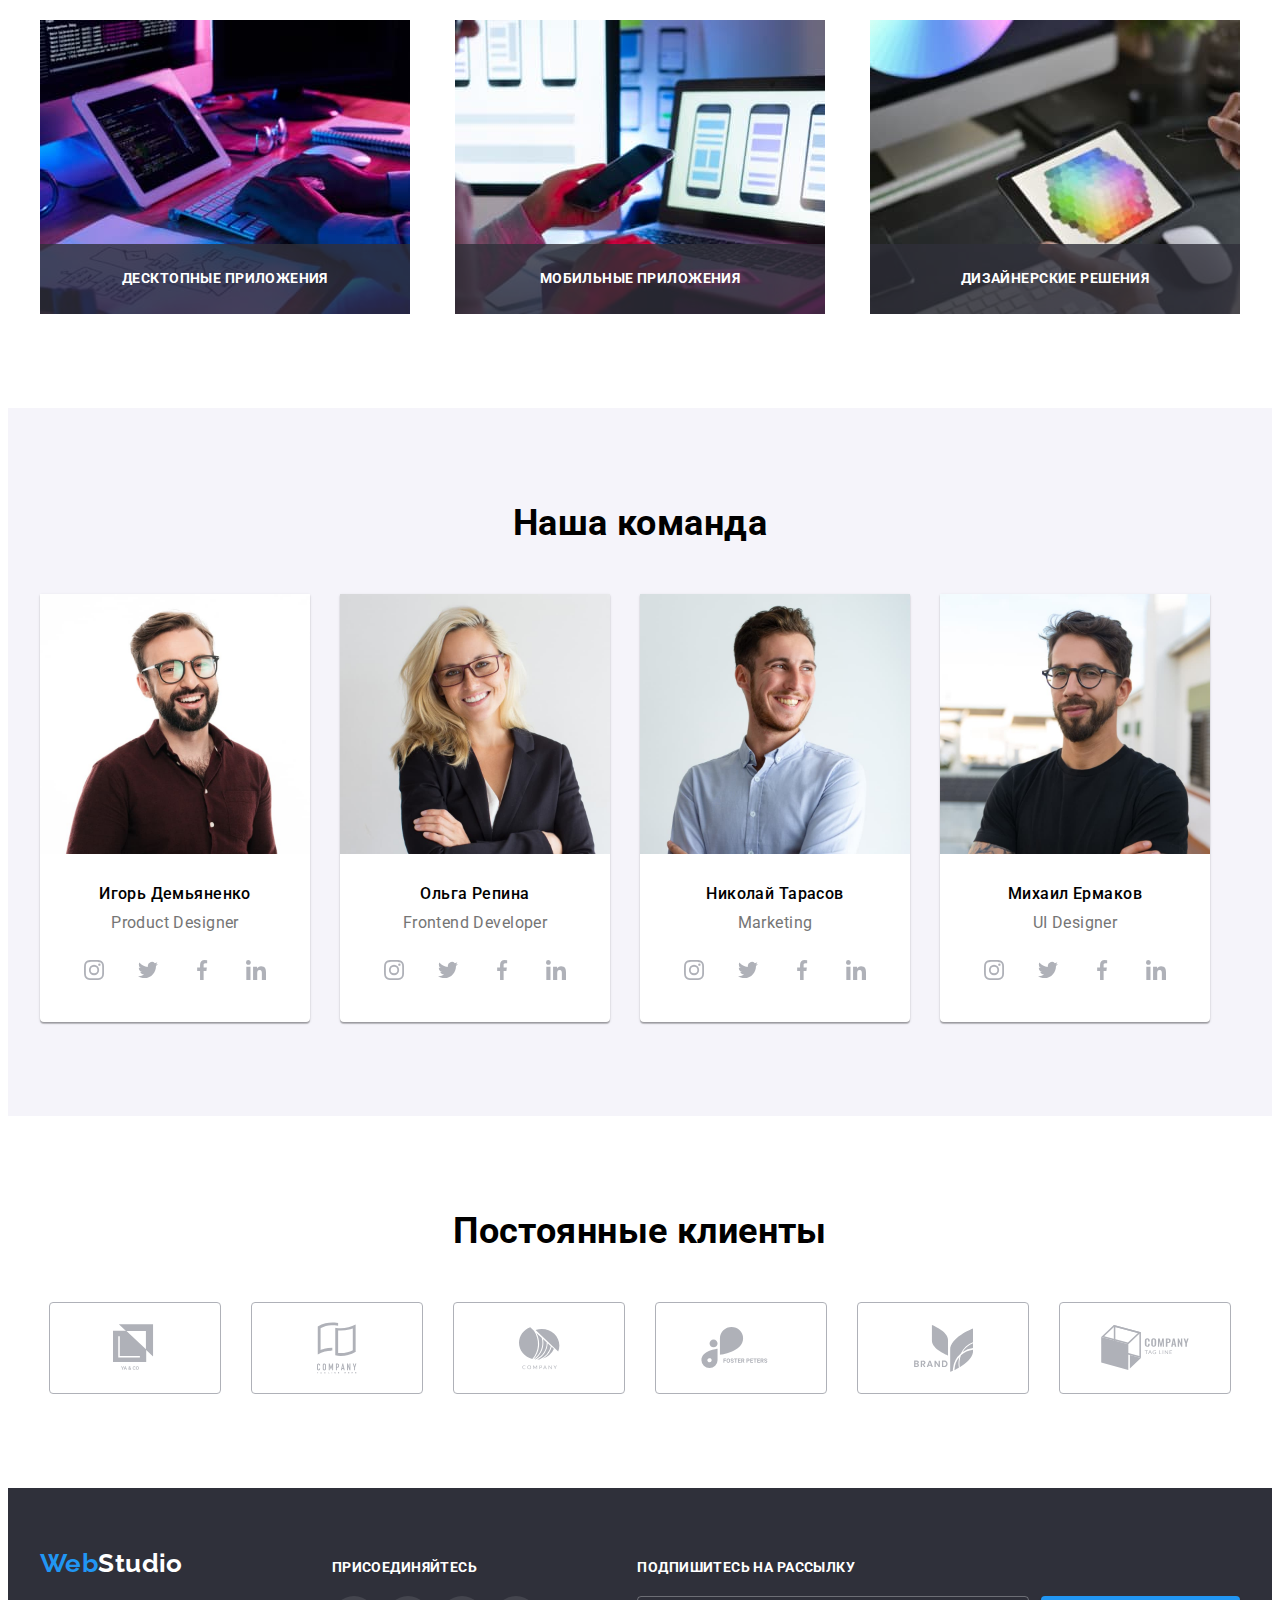
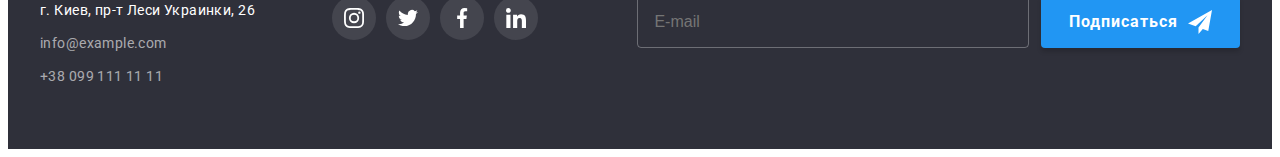
==== commit ebc8cc7e: "Применяет SASS" ====
--- a/index.html
+++ b/index.html
@@ -15,7 +15,7 @@
       integrity="sha512-ISS7cAi1PEhQ8jnbJpJZMd29NlhNj4AWYyLOSp2CE/CsHxTCu+r+t0D2yoJudVrd0/8fTVPUVDzY5Tvli75u/g=="
       crossorigin="anonymous"
     />
-    <link rel="stylesheet" href="./css/style.css" />
+    <link rel="stylesheet" href="./css/main.min.css" />
   </head>
 
   <body>
@@ -27,7 +27,7 @@
             ><span class="logo--accent">Web</span>Studio</a
           >
 
-          <ul class="site-nav list">
+          <ul class="site-nav">
             <li class="site-nav__item">
               <a href="" class="site-nav__link site-nav__link--current"
                 >Студия</a
@@ -42,7 +42,7 @@
           </ul>
         </nav>
 
-        <ul class="adr-nav list">
+        <ul class="adr-nav">
           <li class="adr-nav__item">
             <a href="mailto:info@devstudio.com" class="adr-nav__link">
               <svg class="adr-nav__icon" width="16" height="12">
@@ -73,9 +73,9 @@
             Эффективные решения <br />для вашего бизнеса
           </h1>
           <button
+            class="hero__btn"
             data-modal-open
             type="button"
-            class="hero__btn"
             aria-label="Order service"
           >
             Заказать услугу
@@ -88,7 +88,7 @@
         <div class="container">
           <h2 class="visually-hidden">Наши преимущества</h2>
 
-          <ul class="can-set list">
+          <ul class="can-set">
             <li class="can-set__item">
               <div class="can-set__link">
                 <svg width="70" height="70">
@@ -148,7 +148,7 @@
       <section class="work">
         <div class="container">
           <h2 class="block-title">Чем мы занимаемся</h2>
-          <ul class="work-set list">
+          <ul class="work-set">
             <li class="work-set__item">
               <div class="work-set__thumb">
                 <img
@@ -193,7 +193,7 @@
         <div class="container">
           <h2 class="block-title">Наша команда</h2>
 
-          <ul class="team-set list">
+          <ul class="team-set">
             <li class="team-set__item">
               <div class="team-set__thumb">
                 <img
@@ -208,7 +208,7 @@
                 <h3 class="team-set__title">Игорь Демьяненко</h3>
                 <p class="team-set__paragraph">Product Designer</p>
 
-                <ul class="icons-set list">
+                <ul class="icons-set">
                   <li class="icons-set__item">
                     <a href="" class="icons-set__link">
                       <svg width="20" height="20">
@@ -258,7 +258,7 @@
                 <h3 class="team-set__title">Ольга Репина</h3>
                 <p class="team-set__paragraph">Frontend Developer</p>
 
-                <ul class="icons-set list">
+                <ul class="icons-set">
                   <li class="icons-set__item">
                     <a href="" class="icons-set__link">
                       <svg width="20" height="20">
@@ -308,7 +308,7 @@
                 <h3 class="team-set__title">Николай Тарасов</h3>
                 <p class="team-set__paragraph">Marketing</p>
 
-                <ul class="icons-set list">
+                <ul class="icons-set">
                   <li class="icons-set__item">
                     <a href="" class="icons-set__link">
                       <svg width="20" height="20">
@@ -358,7 +358,7 @@
                 <h3 class="team-set__title">Михаил Ермаков</h3>
                 <p class="team-set__paragraph">UI Designer</p>
 
-                <ul class="icons-set list">
+                <ul class="icons-set">
                   <li class="icons-set__item">
                     <a href="" class="icons-set__link">
                       <svg width="20" height="20">
@@ -401,7 +401,7 @@
         <div class="container">
           <h2 class="block-title">Постоянные клиенты</h2>
 
-          <ul class="client-set list">
+          <ul class="client-set">
             <li class="client-set__item">
               <a href="" class="client-set__link">
                 <svg width="44.27" height="49.23">
@@ -464,7 +464,7 @@
 
           <address class="address">
             <p class="address__paragraph">г. Киев, пр-т Леси Украинки, 26</p>
-            <ul class="list">
+            <ul class="address__set">
               <li class="address__item">
                 <a href="mailto:info@example.com" class="address__link"
                   >info@example.com</a
@@ -482,7 +482,7 @@
         <div class="connect">
           <p class="connect__name">Присоединяйтесь</p>
 
-          <ul class="icons-set list">
+          <ul class="icons-set">
             <li class="icons-set__item">
               <a href="" class="icons-set__connect-link">
                 <svg width="20" height="20">
@@ -594,8 +594,14 @@
 
           <label class="form__policy">
             <input class="form__checkbox" type="checkbox" name="policy" />
-            <span class="form__agreement"
-              >Соглашаюсь с рассылкой и принимаю&nbsp;
+            <svg class="form__policy-svg" width="16" height="15">
+              <use
+                class="form__policy-use"
+                href="./images/icons.svg#icon-check"
+              ></use>
+            </svg>
+            <span class="form__agreement">
+              Соглашаюсь с рассылкой и принимаю&nbsp;
               <a class="form__agreement-link" href="">Условия договора</a></span
             >
           </label>
--- a/css/main.min.css
+++ b/css/main.min.css
@@ -0,0 +1,2 @@
+body{background-color:var(--white-color);color:var(--primary-text-color);font-family:Roboto, sans-serif;font-size:14px;letter-spacing:0.03em}a{text-decoration:none}img{display:block;max-width:100%;height:auto}.site-nav,.adr-nav,.can-set,.work-set,.team-set,.icons-set,.client-set,.address__set,.button-set,.card-set{margin:0;padding:0;list-style:none}.visually-hidden{position:absolute;width:1px;height:1px;margin:-1px;border:0;padding:0;white-space:nowrap;-webkit-clip-path:inset(100%);clip-path:inset(100%);clip:rect(0 0 0 0);overflow:hidden}.container{width:1200px;margin-left:auto;margin-right:auto;padding-left:15px;padding-right:15px}.page-header{display:-webkit-box;display:-ms-flexbox;display:flex;-webkit-box-align:center;-ms-flex-align:center;align-items:center;min-height:80px;border-bottom:1px solid #ececec}.page-header__cont,.page-header__nav{display:-webkit-box;display:-ms-flexbox;display:flex;-webkit-box-align:center;-ms-flex-align:center;align-items:center}.logo{color:#000;font-family:Raleway, sans-serif;font-weight:700;font-size:26px;line-height:1.19}.logo--accent{color:#2196f3}.site-nav{display:-webkit-box;display:-ms-flexbox;display:flex;margin-left:93px}.site-nav__item:not(:last-child){margin-right:50px}.site-nav__link{position:relative;padding-top:32px;padding-bottom:32px;color:#212121;font-weight:500;line-height:1.15;letter-spacing:0.02em;-webkit-transition:color 250ms cubic-bezier(0.4, 0, 0.2, 1);transition:color 250ms cubic-bezier(0.4, 0, 0.2, 1)}.site-nav__link:hover,.site-nav__link:focus,.adr-nav__link:hover,.adr-nav__link:focus,.site-nav__link--current{color:#2196f3}.site-nav__link--current::after{position:absolute;bottom:-1px;left:0;width:100%;content:'';height:4px;background-color:#2196f3;border-radius:2px}.adr-nav{display:-webkit-box;display:-ms-flexbox;display:flex;margin-left:auto}.adr-nav__item:not(:last-child){margin-right:50px}.adr-nav__link{display:-webkit-box;display:-ms-flexbox;display:flex;-webkit-box-align:center;-ms-flex-align:center;align-items:center;padding-top:32px;padding-bottom:32px;color:#757575;font-weight:500;line-height:1.15;letter-spacing:0.02em;white-space:nowrap;-webkit-transition:color 250ms cubic-bezier(0.4, 0, 0.2, 1);transition:color 250ms cubic-bezier(0.4, 0, 0.2, 1)}.adr-nav__icon{margin-right:10px;fill:currentColor}.hero{max-width:1600px;height:600px;margin-left:auto;margin-right:auto;padding-top:200px;padding-bottom:200px;text-align:center;background-image:-webkit-gradient(linear, left top, left bottom, from(rgba(47,48,58,0.4)), to(rgba(47,48,58,0.4))),url(../../images/hero.jpg);background-image:linear-gradient(rgba(47,48,58,0.4), rgba(47,48,58,0.4)),url(../../images/hero.jpg);background-color:#2f303a;background-repeat:no-repeat;background-position:center;background-size:cover}.hero__title{margin-top:0;margin-bottom:35px;color:#fff;font-weight:900;font-size:44px;line-height:1.36;letter-spacing:0.06em;text-transform:uppercase}.hero__btn{padding:10px 32px;border:none;border-radius:4px;color:#fff;background-color:#2196f3;font-weight:700;font-size:16px;line-height:1.87;letter-spacing:0.06em;cursor:pointer;-webkit-transition:background-color 250ms cubic-bezier(0.4, 0, 0.2, 1);transition:background-color 250ms cubic-bezier(0.4, 0, 0.2, 1)}.hero__btn:hover{background-color:#188ce8}.can{padding-top:94px;padding-bottom:94px}.can-set{display:-webkit-box;display:-ms-flexbox;display:flex}.can-set__item{width:270px}.can-set__item:not(:last-child){margin-right:30px}.can-set__link{display:-webkit-box;display:-ms-flexbox;display:flex;-webkit-box-pack:center;-ms-flex-pack:center;justify-content:center;-webkit-box-align:center;-ms-flex-align:center;align-items:center;width:270px;height:120px;margin-bottom:30px;background-color:#f5f4fa}.can-set__title{margin-top:0;margin-bottom:10px;font-weight:700;line-height:1.15;text-transform:uppercase}.can-set__paragraph{margin:0;color:#757575;font-weight:400;line-height:1.71}.work{padding-bottom:94px}.work-set{display:-webkit-box;display:-ms-flexbox;display:flex;-webkit-box-pack:justify;-ms-flex-pack:justify;justify-content:space-between}.work-set__item:not(:last-child){margin-right:30px}.block-title{margin-top:0;margin-bottom:50px;font-weight:700;font-size:36px;line-height:1.17;text-align:center}.work-set__thumb{position:relative}.work-set__paragraph{position:absolute;bottom:0;width:100%;margin:0;padding-top:27px;padding-bottom:27px;color:#fff;background-color:rgba(47,48,58,0.8);font-weight:700;font-size:14px;line-height:1.14;text-align:center;text-transform:uppercase}.team{padding-top:94px;padding-bottom:94px;background-color:#f5f4fa}.team-set{display:-webkit-box;display:-ms-flexbox;display:flex}.team-set__item{border-radius:0px 0px 4px 4px;overflow:hidden;-webkit-box-shadow:0px 1px 3px rgba(0,0,0,0.12),0px 1px 1px rgba(0,0,0,0.14),0px 2px 1px rgba(0,0,0,0.2);box-shadow:0px 1px 3px rgba(0,0,0,0.12),0px 1px 1px rgba(0,0,0,0.14),0px 2px 1px rgba(0,0,0,0.2);background-color:#fff}.team-set__item:not(:last-child){margin-right:30px}.team-set__cont{padding:30px 32px}.team-set__title{margin-top:0;margin-bottom:10px;font-weight:500;font-size:16px;line-height:1.19;text-align:center}.team-set__paragraph{margin-top:0;margin-bottom:16px;color:#757575;font-weight:400;font-size:16px;line-height:1.19;text-align:center}.icons-set{display:-webkit-box;display:-ms-flexbox;display:flex;-webkit-box-pack:center;-ms-flex-pack:center;justify-content:center}.icons-set__item:not(:last-child){margin-right:10px}.icons-set__link,.icons-set__connect-link{display:-webkit-box;display:-ms-flexbox;display:flex;-webkit-box-pack:center;-ms-flex-pack:center;justify-content:center;-webkit-box-align:center;-ms-flex-align:center;align-items:center;width:44px;height:44px;border-radius:50%}.icons-set__link{background-color:#fff;fill:#afb1b8;-webkit-transition:background-color 250ms cubic-bezier(0.4, 0, 0.2, 1),fill 250ms cubic-bezier(0.4, 0, 0.2, 1);transition:background-color 250ms cubic-bezier(0.4, 0, 0.2, 1),fill 250ms cubic-bezier(0.4, 0, 0.2, 1)}.icons-set__link:hover,.icons-set__link:focus{background-color:#2196f3;fill:#fff}.clients{padding-top:94px;padding-bottom:94px}.client-set{display:-webkit-box;display:-ms-flexbox;display:flex;-webkit-box-pack:center;-ms-flex-pack:center;justify-content:center}.client-set__item:not(:last-child){margin-right:30px}.client-set__link{display:-webkit-box;display:-ms-flexbox;display:flex;-webkit-box-pack:center;-ms-flex-pack:center;justify-content:center;-webkit-box-align:center;-ms-flex-align:center;align-items:center;width:170px;height:90px;border:1px solid #afb1b8;border-radius:4px;fill:#afb1b8;-webkit-transition:border-color 250ms cubic-bezier(0.4, 0, 0.2, 1),fill 250ms cubic-bezier(0.4, 0, 0.2, 1);transition:border-color 250ms cubic-bezier(0.4, 0, 0.2, 1),fill 250ms cubic-bezier(0.4, 0, 0.2, 1)}.client-set__link:hover,.client-set__link:focus{border-color:#2196f3;fill:#2196f3}.page-footer{padding-top:60px;padding-bottom:60px;background-color:#2f303a}.page-footer__adr{display:-webkit-box;display:-ms-flexbox;display:flex;-webkit-box-align:baseline;-ms-flex-align:baseline;align-items:baseline;-webkit-box-pack:justify;-ms-flex-pack:justify;justify-content:space-between}.page-footer__logo{display:inline-block;margin-bottom:20px;color:#fff}.address{color:#fff;font-style:normal;font-weight:400;line-height:1.71}.address__paragraph{margin-top:0px;margin-bottom:9px}.address__item:not(:last-child){margin-bottom:9px}.address__link{color:rgba(255,255,255,0.6);-webkit-transition:color 250ms cubic-bezier(0.4, 0, 0.2, 1);transition:color 250ms cubic-bezier(0.4, 0, 0.2, 1)}.address__link:hover,.address__link:focus{color:#2196f3}.connect{margin-left:70px}.connect__name{margin-top:0;margin-bottom:20px;color:#fff;font-weight:700;font-size:14px;line-height:1.14;text-transform:uppercase}.icons-set__connect-link{background-color:rgba(255,255,255,0.1);fill:#fff;-webkit-transition:background-color 250ms cubic-bezier(0.4, 0, 0.2, 1);transition:background-color 250ms cubic-bezier(0.4, 0, 0.2, 1)}.icons-set__connect-link:hover,.icons-set__connect-link:focus{background-color:#2196f3}.foot-form{margin-left:93px}.foot-form__appeal{color:#fff;font-weight:700;font-size:14px;line-height:1.17;text-transform:uppercase}.foot-form__box{display:-webkit-box;display:-ms-flexbox;display:flex;margin-top:20px}.foot-form__input{display:block;width:358px;padding:15px 16px;border:1px solid rgba(255,255,255,0.3);border-radius:4px;background-color:transparent;color:#fff;font-weight:400;font-size:16px;line-height:1.25}.foot-form__btn{display:-webkit-box;display:-ms-flexbox;display:flex;margin-left:12px;-webkit-box-align:center;-ms-flex-align:center;align-items:center;padding:10px 28px;border:none;border-radius:4px;-webkit-box-shadow:0px 4px 4px rgba(0,0,0,0.15);box-shadow:0px 4px 4px rgba(0,0,0,0.15);color:#fff;background-color:#2196f3;font-family:inherit;font-weight:700;font-size:16px;line-height:1.87;letter-spacing:0.06em;cursor:pointer;-webkit-transition:background-color 250ms cubic-bezier(0.4, 0, 0.2, 1);transition:background-color 250ms cubic-bezier(0.4, 0, 0.2, 1)}.foot-form__btn:hover{background-color:#188ce8}.foot-form__svg{margin-left:10px;fill:#fff}.card-section{padding-top:94px;padding-bottom:94px}.button-set{display:-webkit-box;display:-ms-flexbox;display:flex;-webkit-box-pack:center;-ms-flex-pack:center;justify-content:center;margin-bottom:50px}.button-set__item:not(:last-child){margin-right:8px}.button-set__btn{padding:6px 22px;border:none;border-radius:4px;color:#212121;background-color:#f5f4fa;font-family:inherit;font-weight:500;font-size:16px;line-height:1.62;cursor:pointer;-webkit-transition:color 250ms cubic-bezier(0.4, 0, 0.2, 1),background-color 250ms cubic-bezier(0.4, 0, 0.2, 1),-webkit-box-shadow 250ms cubic-bezier(0.4, 0, 0.2, 1);transition:color 250ms cubic-bezier(0.4, 0, 0.2, 1),background-color 250ms cubic-bezier(0.4, 0, 0.2, 1),-webkit-box-shadow 250ms cubic-bezier(0.4, 0, 0.2, 1);transition:color 250ms cubic-bezier(0.4, 0, 0.2, 1),background-color 250ms cubic-bezier(0.4, 0, 0.2, 1),box-shadow 250ms cubic-bezier(0.4, 0, 0.2, 1);transition:color 250ms cubic-bezier(0.4, 0, 0.2, 1),background-color 250ms cubic-bezier(0.4, 0, 0.2, 1),box-shadow 250ms cubic-bezier(0.4, 0, 0.2, 1),-webkit-box-shadow 250ms cubic-bezier(0.4, 0, 0.2, 1)}.button-set__btn:hover,.button-set__btn:focus{color:#fff;background-color:#2196f3;-webkit-box-shadow:0px 3px 1px rgba(0,0,0,0.1),0px 1px 2px rgba(0,0,0,0.08),0px 2px 2px rgba(0,0,0,0.12);box-shadow:0px 3px 1px rgba(0,0,0,0.1),0px 1px 2px rgba(0,0,0,0.08),0px 2px 2px rgba(0,0,0,0.12)}.card-set{display:-webkit-box;display:-ms-flexbox;display:flex;-ms-flex-wrap:wrap;flex-wrap:wrap;margin-left:calc(-1 * 30px);margin-top:calc(-1 * 30px)}.card-set__item{margin-left:30px;margin-top:30px;-webkit-transition:-webkit-box-shadow 250ms cubic-bezier(0.4, 0, 0.2, 1);transition:-webkit-box-shadow 250ms cubic-bezier(0.4, 0, 0.2, 1);transition:box-shadow 250ms cubic-bezier(0.4, 0, 0.2, 1);transition:box-shadow 250ms cubic-bezier(0.4, 0, 0.2, 1), -webkit-box-shadow 250ms cubic-bezier(0.4, 0, 0.2, 1)}.product{display:block}.product:hover,.product:focus{-webkit-box-shadow:0px 1px 1px rgba(0,0,0,0.12),0px 4px 4px rgba(0,0,0,0.06),1px 4px 6px rgba(0,0,0,0.16);box-shadow:0px 1px 1px rgba(0,0,0,0.12),0px 4px 4px rgba(0,0,0,0.06),1px 4px 6px rgba(0,0,0,0.16)}.product__thumb{position:relative;overflow:hidden}.product__overley{position:absolute;top:0;left:0;width:100%;height:100%;background-color:rgba(33,150,243,0.9);opacity:0;-webkit-transform:translateY(100%);transform:translateY(100%);-webkit-transition:opacity 250ms cubic-bezier(0.4, 0, 0.2, 1),-webkit-transform 250ms cubic-bezier(0.4, 0, 0.2, 1);transition:opacity 250ms cubic-bezier(0.4, 0, 0.2, 1),-webkit-transform 250ms cubic-bezier(0.4, 0, 0.2, 1);transition:transform 250ms cubic-bezier(0.4, 0, 0.2, 1),opacity 250ms cubic-bezier(0.4, 0, 0.2, 1);transition:transform 250ms cubic-bezier(0.4, 0, 0.2, 1),opacity 250ms cubic-bezier(0.4, 0, 0.2, 1),-webkit-transform 250ms cubic-bezier(0.4, 0, 0.2, 1)}.product__paragraph{margin:0;padding:63px 24px;color:#fff;font-weight:400;font-size:18px;line-height:1.55}.product:hover .product__overley,.product:focus .product__overley{-webkit-transform:translateY(0);transform:translateY(0);opacity:1}.product__cont{padding:20px 24px;border-right:1px solid #eee;border-left:1px solid #eee;border-bottom:1px solid #eee}.product__name{margin-top:0;margin-bottom:4px;color:#212121;font-weight:700;font-size:18px;line-height:2;letter-spacing:0.06em}.product__description{margin:0;color:#757575;font-weight:400;font-size:16px;line-height:1.87}.backdrop{position:fixed;top:0;left:0%;width:100%;height:100%;background-color:rgba(0,0,0,0.5);visibility:visible;opacity:1;-webkit-transition:opacity 250ms cubic-bezier(0.4, 0, 0.2, 1),visibility 250ms cubic-bezier(0.4, 0, 0.2, 1);transition:opacity 250ms cubic-bezier(0.4, 0, 0.2, 1),visibility 250ms cubic-bezier(0.4, 0, 0.2, 1)}.backdrop--hidden{visibility:hidden;opacity:0;pointer-events:none}.backdrop--hidden .modal{-webkit-transform:translate(-50%, -50%) scale(0.5);transform:translate(-50%, -50%) scale(0.5)}.modal{position:absolute;top:50%;left:50%;padding:40px;min-width:528px;min-height:581px;background-color:#fff;-webkit-transform:translate(-50%, -50%) scale(1);transform:translate(-50%, -50%) scale(1);-webkit-transition:-webkit-transform 250ms cubic-bezier(0.4, 0, 0.2, 1);transition:-webkit-transform 250ms cubic-bezier(0.4, 0, 0.2, 1);transition:transform 250ms cubic-bezier(0.4, 0, 0.2, 1);transition:transform 250ms cubic-bezier(0.4, 0, 0.2, 1), -webkit-transform 250ms cubic-bezier(0.4, 0, 0.2, 1)}.modal__close-btn{position:absolute;top:8px;right:8px;display:block;margin:0;padding:0;width:30px;height:30px;border-radius:50%;border:1px solid rgba(0,0,0,0.1);cursor:pointer;background-color:#fff;fill:#000;-webkit-transition:fill 250ms cubic-bezier(0.4, 0, 0.2, 1);transition:fill 250ms cubic-bezier(0.4, 0, 0.2, 1)}.modal__close-btn:hover,.modal__close-btn:focus{fill:#2196f3}.form{width:448px;margin-left:auto;margin-right:auto}.form__paragraph{margin:0;margin-bottom:12px;color:#212121;font-weight:700;font-size:20px;line-height:1.15;text-align:center}.form__field{display:-webkit-box;display:-ms-flexbox;display:flex;-webkit-box-orient:vertical;-webkit-box-direction:normal;-ms-flex-direction:column;flex-direction:column;margin-top:10px}.form__name{margin-bottom:4px;color:#757575;font-weight:400;font-size:12px;line-height:1.17;letter-spacing:0.01em}.form__input{width:100%;padding:11px 42px;border:1px solid rgba(33,33,33,0.2);border-radius:4px;-webkit-transition:border-color 250ms cubic-bezier(0.4, 0, 0.2, 1);transition:border-color 250ms cubic-bezier(0.4, 0, 0.2, 1)}.form__box{position:relative}.form__svg{position:absolute;top:50%;left:12px;fill:#212121;-webkit-transform:translateY(-50%);transform:translateY(-50%);-webkit-transition:fill 250ms cubic-bezier(0.4, 0, 0.2, 1);transition:fill 250ms cubic-bezier(0.4, 0, 0.2, 1)}.form__field:hover .form__input,.form__field:hover .form__textarea{border-color:#2196f3;cursor:pointer}.form__field:focus-within .form__input,.form__field:focus-within .form__textarea{border-color:#2196f3;outline:none;cursor:text}.form__field:focus-within .form__svg,.form__field:hover .form__svg{fill:#2196f3}.form__textarea{resize:none;padding:16px;border:1px solid rgba(33,33,33,0.2);border-radius:4px;-webkit-transition:border-color 250ms cubic-bezier(0.4, 0, 0.2, 1);transition:border-color 250ms cubic-bezier(0.4, 0, 0.2, 1)}.form__textarea::-webkit-input-placeholder{color:rgba(117,117,117,0.5);font-weight:400;font-size:12px;line-height:14px;letter-spacing:0.01em}.form__textarea:-ms-input-placeholder{color:rgba(117,117,117,0.5);font-weight:400;font-size:12px;line-height:14px;letter-spacing:0.01em}.form__textarea::-ms-input-placeholder{color:rgba(117,117,117,0.5);font-weight:400;font-size:12px;line-height:14px;letter-spacing:0.01em}.form__textarea::placeholder{color:rgba(117,117,117,0.5);font-weight:400;font-size:12px;line-height:14px;letter-spacing:0.01em}.form__policy{position:relative;display:-webkit-box;display:-ms-flexbox;display:flex;-webkit-box-align:center;-ms-flex-align:center;align-items:center;-webkit-box-pack:center;-ms-flex-pack:center;justify-content:center;margin-top:20px;width:100%;cursor:pointer}.form__agreement{display:-webkit-box;display:-ms-flexbox;display:flex;-webkit-box-align:center;-ms-flex-align:center;align-items:center;color:#757575;font-weight:400;font-size:14px;line-height:1.71;letter-spacing:0.03em}.form__checkbox{position:absolute;width:1px;height:1px;margin:-1px;border:0;padding:0;white-space:nowrap;-webkit-clip-path:inset(100%);clip-path:inset(100%);clip:rect(0 0 0 0);overflow:hidden}.form__policy-use{display:none}.form__policy-svg{border:2px solid #212121;border-radius:2px;margin-right:7px}.form__checkbox:checked+.form__policy-svg{border:none}.form__checkbox:checked+.form__policy-svg .form__policy-use{display:block}.form__agreement-link{color:#2196f3;font-weight:400;font-size:14px;line-height:1.71;letter-spacing:0.03em;text-decoration:underline}.modal__btn{display:block;margin-top:30px;margin-left:auto;margin-right:auto;padding:10px 55px;border:none;border-radius:4px;-webkit-box-shadow:0px 4px 4px rgba(0,0,0,0.15);box-shadow:0px 4px 4px rgba(0,0,0,0.15);color:#fff;background-color:#2196f3;font-family:inherit;font-weight:700;font-size:16px;line-height:1.87;letter-spacing:0.06em;cursor:pointer;-webkit-transition:background-color 250ms cubic-bezier(0.4, 0, 0.2, 1);transition:background-color 250ms cubic-bezier(0.4, 0, 0.2, 1)}.modal__btn:hover{background-color:#188ce8}
+/*# sourceMappingURL=main.min.css.map */